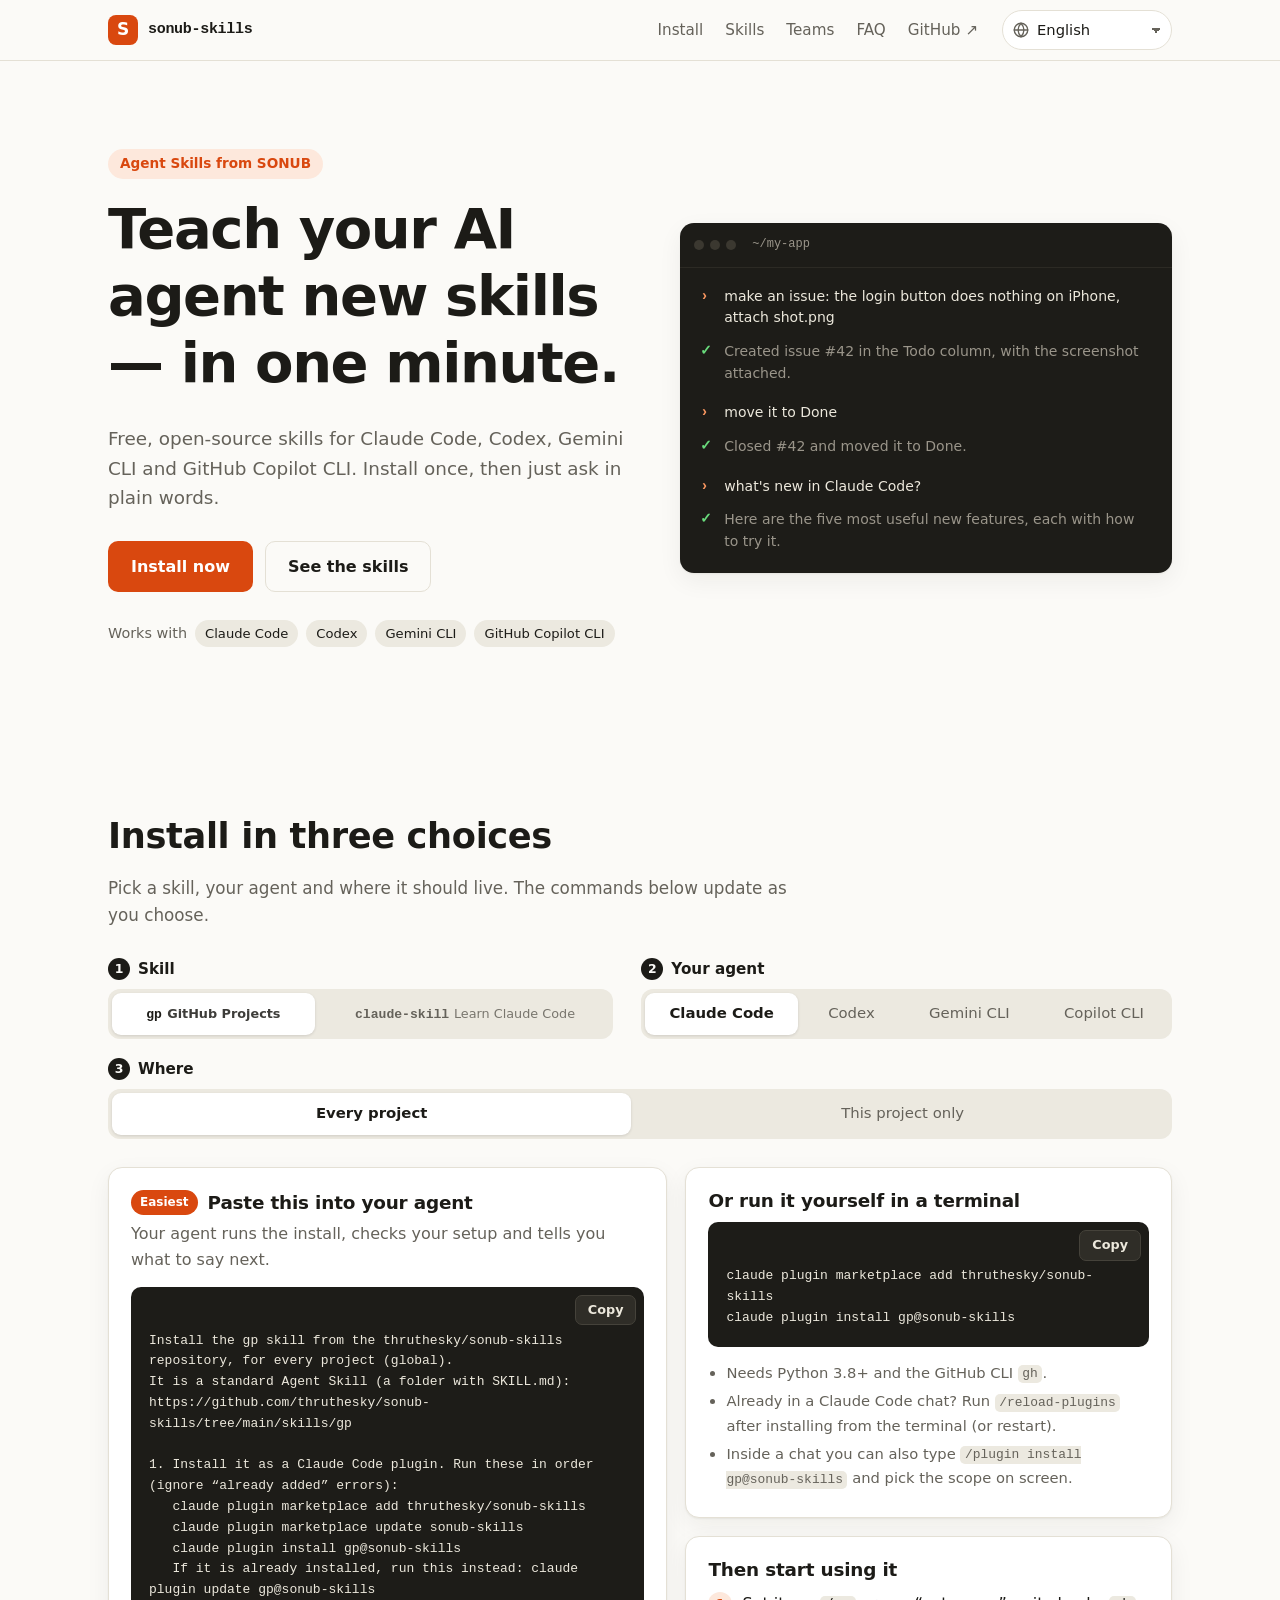
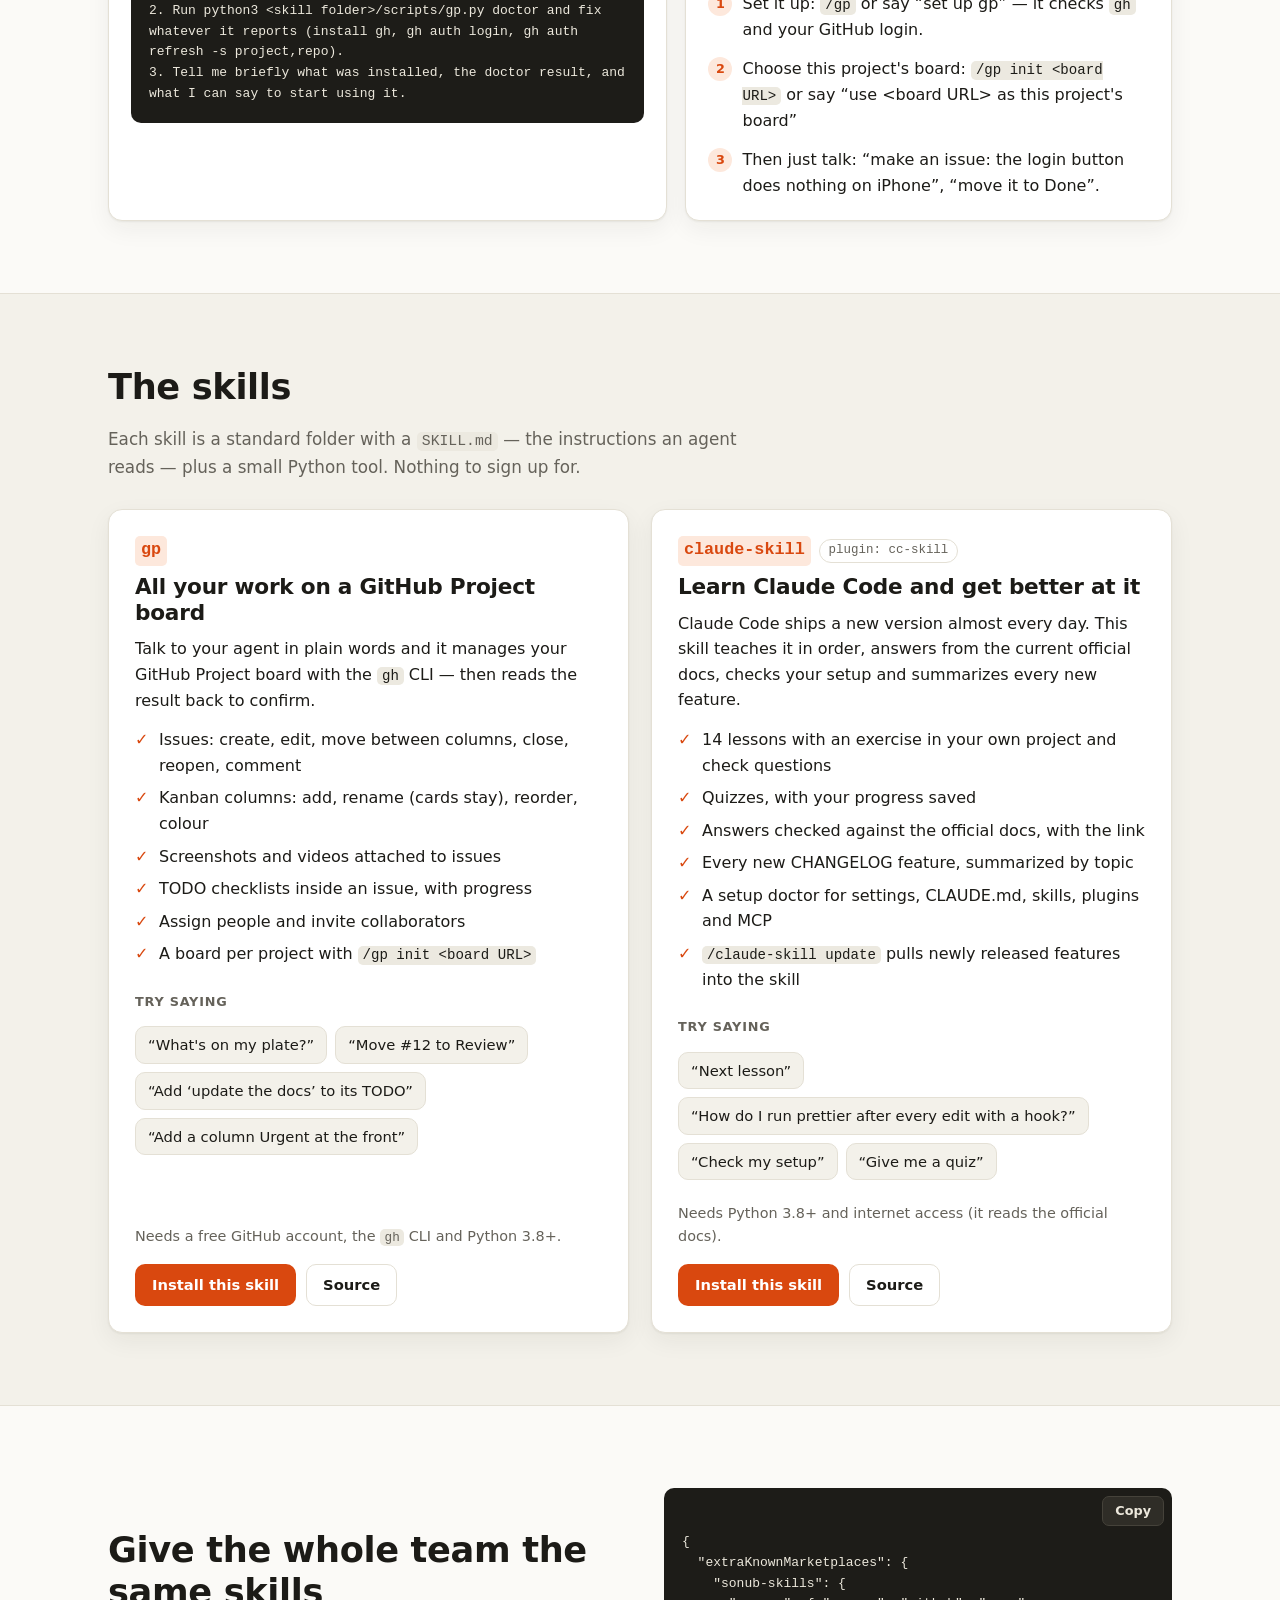
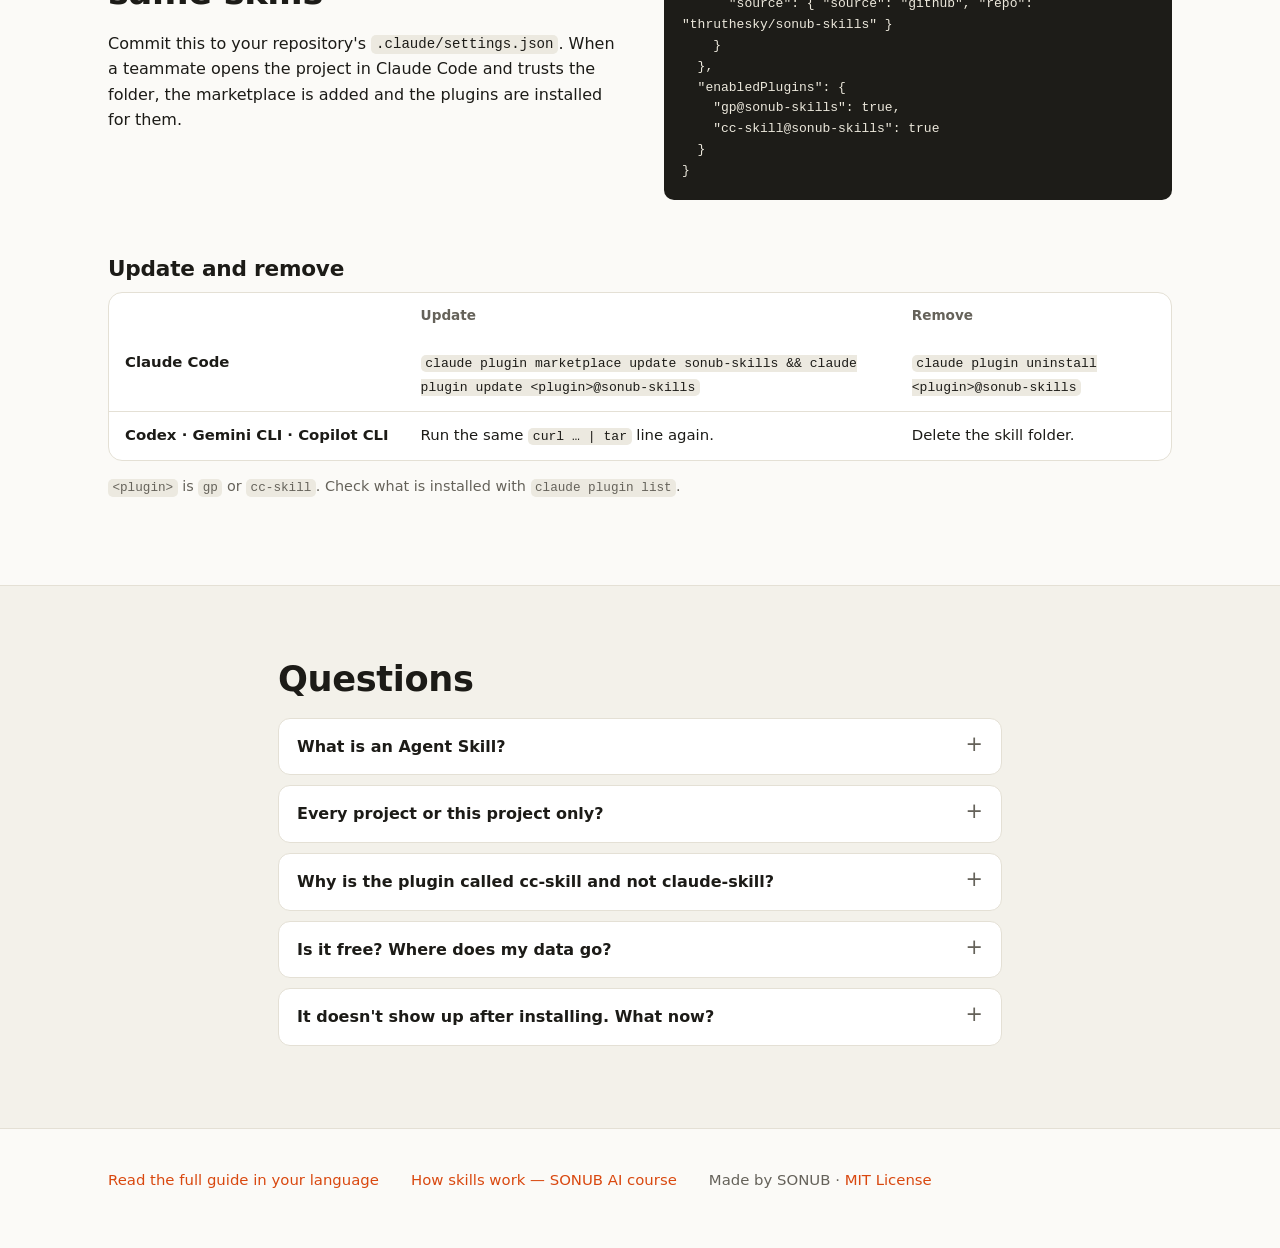
==== docs/index.html @ 24875048 "GitHub Pages 홈페이지 추가 — 17개 언어, 브라우저 언어 자동 선택, 설치 도우미 - docs/ 정적 사이트: 스킬·에이전트·설치 범위를 고르면 붙여 넣을 프롬프트와 " ====
<!doctype html>
<html lang="en" dir="ltr">
<head>
<meta charset="utf-8">
<meta name="viewport" content="width=device-width, initial-scale=1">
<title data-i18n="meta.title">sonub-skills — Agent Skills from SONUB</title>
<meta name="description" data-i18n-content="meta.desc" content="Free, open-source Agent Skills for Claude Code, Codex, Gemini CLI and GitHub Copilot CLI. Install in one minute, then just ask in plain words.">
<meta property="og:title" content="sonub-skills — Agent Skills from SONUB">
<meta property="og:description" content="Free, open-source Agent Skills for Claude Code, Codex, Gemini CLI and GitHub Copilot CLI.">
<meta property="og:type" content="website">
<meta property="og:url" content="https://thruthesky.github.io/sonub-skills/">
<meta name="theme-color" content="#fbfaf7" media="(prefers-color-scheme: light)">
<meta name="theme-color" content="#14130f" media="(prefers-color-scheme: dark)">
<link rel="canonical" href="https://thruthesky.github.io/sonub-skills/">
<link rel="alternate" hreflang="x-default" href="https://thruthesky.github.io/sonub-skills/">
<link rel="alternate" hreflang="en" href="https://thruthesky.github.io/sonub-skills/?lang=en">
<link rel="alternate" hreflang="ko" href="https://thruthesky.github.io/sonub-skills/?lang=ko">
<link rel="alternate" hreflang="zh" href="https://thruthesky.github.io/sonub-skills/?lang=zh">
<link rel="alternate" hreflang="ja" href="https://thruthesky.github.io/sonub-skills/?lang=ja">
<link rel="alternate" hreflang="es" href="https://thruthesky.github.io/sonub-skills/?lang=es">
<link rel="alternate" hreflang="pt" href="https://thruthesky.github.io/sonub-skills/?lang=pt">
<link rel="alternate" hreflang="fr" href="https://thruthesky.github.io/sonub-skills/?lang=fr">
<link rel="alternate" hreflang="de" href="https://thruthesky.github.io/sonub-skills/?lang=de">
<link rel="alternate" hreflang="ru" href="https://thruthesky.github.io/sonub-skills/?lang=ru">
<link rel="alternate" hreflang="vi" href="https://thruthesky.github.io/sonub-skills/?lang=vi">
<link rel="alternate" hreflang="id" href="https://thruthesky.github.io/sonub-skills/?lang=id">
<link rel="alternate" hreflang="th" href="https://thruthesky.github.io/sonub-skills/?lang=th">
<link rel="alternate" hreflang="tr" href="https://thruthesky.github.io/sonub-skills/?lang=tr">
<link rel="alternate" hreflang="hi" href="https://thruthesky.github.io/sonub-skills/?lang=hi">
<link rel="alternate" hreflang="bn" href="https://thruthesky.github.io/sonub-skills/?lang=bn">
<link rel="alternate" hreflang="ar" href="https://thruthesky.github.io/sonub-skills/?lang=ar">
<link rel="alternate" hreflang="ur" href="https://thruthesky.github.io/sonub-skills/?lang=ur">
<link rel="stylesheet" href="style.css">
<script>
  // Pick the language before first paint so the page does not flash English.
  (function () {
    var L = ['en','ko','zh','ja','es','pt','fr','de','ru','vi','id','th','tr','hi','bn','ar','ur'];
    var pick = null, q = new URLSearchParams(location.search).get('lang');
    if (q && L.indexOf(q) >= 0) pick = q;
    if (!pick) { try { var s = localStorage.getItem('sonub-skills.lang'); if (s && L.indexOf(s) >= 0) pick = s; } catch (e) {} }
    if (!pick) {
      var list = navigator.languages && navigator.languages.length ? navigator.languages : [navigator.language || 'en'];
      for (var i = 0; i < list.length && !pick; i++) {
        var c = String(list[i]).toLowerCase(), p = c.split('-')[0];
        if (p === 'in') p = 'id';
        if (L.indexOf(p) >= 0) pick = p;
      }
    }
    pick = pick || 'en';
    window.__LANG = pick;
    if (pick !== 'en') document.documentElement.classList.add('i18n-loading');
    document.documentElement.lang = pick;
    document.documentElement.dir = (pick === 'ar' || pick === 'ur') ? 'rtl' : 'ltr';
  })();
</script>
<script src="app.js" defer></script>
</head>
<body>

<header class="topbar">
  <div class="wrap topbar-in">
    <a class="brand" href="#top" aria-label="sonub-skills">
      <span class="brand-mark" aria-hidden="true">S</span>
      <span class="brand-name">sonub-skills</span>
    </a>
    <nav class="nav" aria-label="Main">
      <a href="#install" data-i18n="nav.install">Install</a>
      <a href="#skills" data-i18n="nav.skills">Skills</a>
      <a href="#team" data-i18n="nav.team">Teams</a>
      <a href="#faq" data-i18n="nav.faq">FAQ</a>
      <a href="https://github.com/thruthesky/sonub-skills" class="nav-gh">GitHub ↗</a>
    </nav>
    <label class="lang">
      <span class="lang-icon" aria-hidden="true">
        <svg viewBox="0 0 24 24" width="18" height="18" fill="none" stroke="currentColor" stroke-width="1.8" stroke-linecap="round"><circle cx="12" cy="12" r="9"/><path d="M3 12h18M12 3c2.6 2.8 3.9 5.8 3.9 9s-1.3 6.2-3.9 9c-2.6-2.8-3.9-5.8-3.9-9S9.4 5.8 12 3z"/></svg>
      </span>
      <span class="sr-only" data-i18n="lang.label">Language</span>
      <select id="lang-select" aria-label="Language"></select>
    </label>
  </div>
</header>

<main id="top">

<section class="hero">
  <div class="wrap hero-in">
    <div class="hero-text">
      <p class="eyebrow" data-i18n="hero.eyebrow">Agent Skills from SONUB</p>
      <h1 data-i18n="hero.title">Teach your AI agent new skills — in one minute.</h1>
      <p class="lead" data-i18n="hero.lead">Free, open-source skills for Claude Code, Codex, Gemini CLI and GitHub Copilot CLI. Install once, then just ask in plain words.</p>
      <div class="cta">
        <a class="btn btn-primary" href="#install" data-i18n="hero.ctaInstall">Install now</a>
        <a class="btn btn-ghost" href="#skills" data-i18n="hero.ctaSkills">See the skills</a>
      </div>
      <p class="works"><span data-i18n="hero.works">Works with</span>
        <span class="chip">Claude Code</span><span class="chip">Codex</span><span class="chip">Gemini CLI</span><span class="chip">GitHub Copilot CLI</span>
      </p>
    </div>
    <div class="demo" aria-hidden="true">
      <div class="demo-bar"><i></i><i></i><i></i><span>~/my-app</span></div>
      <div class="demo-body">
        <p class="say you"><b>›</b> <span data-i18n="demo.you1">make an issue: the login button does nothing on iPhone, attach shot.png</span></p>
        <p class="say ai"><b>✓</b> <span data-i18n="demo.ai1">Created issue #42 in the Todo column, with the screenshot attached.</span></p>
        <p class="say you"><b>›</b> <span data-i18n="demo.you2">move it to Done</span></p>
        <p class="say ai"><b>✓</b> <span data-i18n="demo.ai2">Closed #42 and moved it to Done.</span></p>
        <p class="say you"><b>›</b> <span data-i18n="demo.you3">what's new in Claude Code?</span></p>
        <p class="say ai"><b>✓</b> <span data-i18n="demo.ai3">Here are the five most useful new features, each with how to try it.</span></p>
      </div>
    </div>
  </div>
</section>

<section id="install" class="section">
  <div class="wrap">
    <h2 data-i18n="install.title">Install in three choices</h2>
    <p class="sub" data-i18n="install.sub">Pick a skill, your agent and where it should live. The commands below update as you choose.</p>

    <div class="pickers">
      <div class="picker">
        <p class="picker-label"><span class="num">1</span> <span data-i18n="install.pickSkill">Skill</span></p>
        <div class="seg" role="group" data-pick="skill">
          <button type="button" data-val="gp"><code>gp</code> <small data-i18n="install.skillGp">GitHub Projects</small></button>
          <button type="button" data-val="claude-skill"><code>claude-skill</code> <small data-i18n="install.skillCs">Learn Claude Code</small></button>
        </div>
      </div>
      <div class="picker">
        <p class="picker-label"><span class="num">2</span> <span data-i18n="install.pickAgent">Your agent</span></p>
        <div class="seg" role="group" data-pick="agent">
          <button type="button" data-val="claude">Claude Code</button>
          <button type="button" data-val="codex">Codex</button>
          <button type="button" data-val="gemini">Gemini CLI</button>
          <button type="button" data-val="copilot">Copilot CLI</button>
        </div>
      </div>
      <div class="picker">
        <p class="picker-label"><span class="num">3</span> <span data-i18n="install.pickScope">Where</span></p>
        <div class="seg" role="group" data-pick="scope">
          <button type="button" data-val="global" data-i18n="install.scopeGlobal">Every project</button>
          <button type="button" data-val="project" data-i18n="install.scopeProject">This project only</button>
        </div>
      </div>
    </div>

    <div class="result">
      <article class="card card-main">
        <div class="card-head">
          <span class="badge" data-i18n="install.easiest">Easiest</span>
          <h3 data-i18n="install.pasteTitle">Paste this into your agent</h3>
        </div>
        <p class="muted" data-i18n="install.pasteDesc">Your agent runs the install, checks your setup and tells you what to say next.</p>
        <div class="code"><button type="button" class="copy" data-copy="out-prompt" data-i18n="ui.copy">Copy</button><pre id="out-prompt"></pre></div>
      </article>

      <article class="card">
        <div class="card-head"><h3 data-i18n="install.termTitle">Or run it yourself in a terminal</h3></div>
        <div class="code"><button type="button" class="copy" data-copy="out-term" data-i18n="ui.copy">Copy</button><pre id="out-term"></pre></div>
        <ul class="notes" id="out-notes"></ul>
      </article>

      <article class="card">
        <div class="card-head"><h3 data-i18n="install.startTitle">Then start using it</h3></div>
        <ol class="start" id="out-start"></ol>
      </article>
    </div>
  </div>
</section>

<section id="skills" class="section section-alt">
  <div class="wrap">
    <h2 data-i18n="skills.title">The skills</h2>
    <p class="sub" data-i18n="skills.sub">Each skill is a standard folder with a <code>SKILL.md</code> — the instructions an agent reads — plus a small Python tool. Nothing to sign up for.</p>

    <div class="skills">
      <article class="skill" id="skill-gp">
        <header>
          <p class="skill-name"><code>gp</code></p>
          <h3 data-i18n="gp.tagline">All your work on a GitHub Project board</h3>
        </header>
        <p data-i18n="gp.desc">Talk to your agent in plain words and it manages your GitHub Project board with the <code>gh</code> CLI — then reads the result back to confirm.</p>
        <ul class="feat">
          <li data-i18n="gp.f1">Issues: create, edit, move between columns, close, reopen, comment</li>
          <li data-i18n="gp.f2">Kanban columns: add, rename (cards stay), reorder, colour</li>
          <li data-i18n="gp.f3">Screenshots and videos attached to issues</li>
          <li data-i18n="gp.f4">TODO checklists inside an issue, with progress</li>
          <li data-i18n="gp.f5">Assign people and invite collaborators</li>
          <li data-i18n="gp.f6">A board per project with <code>/gp init &lt;board URL&gt;</code></li>
        </ul>
        <p class="try-label" data-i18n="ui.trySaying">Try saying</p>
        <ul class="try">
          <li data-i18n="gp.t1">“What's on my plate?”</li>
          <li data-i18n="gp.t2">“Move #12 to Review”</li>
          <li data-i18n="gp.t3">“Add ‘update the docs’ to its TODO”</li>
          <li data-i18n="gp.t4">“Add a column Urgent at the front”</li>
        </ul>
        <p class="req" data-i18n="gp.req">Needs a free GitHub account, the <code>gh</code> CLI and Python 3.8+.</p>
        <div class="skill-actions">
          <button type="button" class="btn btn-primary btn-sm" data-install="gp" data-i18n="ui.installThis">Install this skill</button>
          <a class="btn btn-ghost btn-sm" href="https://github.com/thruthesky/sonub-skills/tree/main/skills/gp" data-i18n="ui.source">Source</a>
        </div>
      </article>

      <article class="skill" id="skill-claude-skill">
        <header>
          <p class="skill-name"><code>claude-skill</code> <span class="tag" data-i18n="cs.plugin">plugin: cc-skill</span></p>
          <h3 data-i18n="cs.tagline">Learn Claude Code and get better at it</h3>
        </header>
        <p data-i18n="cs.desc">Claude Code ships a new version almost every day. This skill teaches it in order, answers from the current official docs, checks your setup and summarizes every new feature.</p>
        <ul class="feat">
          <li data-i18n="cs.f1">14 lessons with an exercise in your own project and check questions</li>
          <li data-i18n="cs.f2">Quizzes, with your progress saved</li>
          <li data-i18n="cs.f3">Answers checked against the official docs, with the link</li>
          <li data-i18n="cs.f4">Every new CHANGELOG feature, summarized by topic</li>
          <li data-i18n="cs.f5">A setup doctor for settings, CLAUDE.md, skills, plugins and MCP</li>
          <li data-i18n="cs.f6"><code>/claude-skill update</code> pulls newly released features into the skill</li>
        </ul>
        <p class="try-label" data-i18n="ui.trySaying">Try saying</p>
        <ul class="try">
          <li data-i18n="cs.t1">“Next lesson”</li>
          <li data-i18n="cs.t2">“How do I run prettier after every edit with a hook?”</li>
          <li data-i18n="cs.t3">“Check my setup”</li>
          <li data-i18n="cs.t4">“Give me a quiz”</li>
        </ul>
        <p class="req" data-i18n="cs.req">Needs Python 3.8+ and internet access (it reads the official docs).</p>
        <div class="skill-actions">
          <button type="button" class="btn btn-primary btn-sm" data-install="claude-skill" data-i18n="ui.installThis">Install this skill</button>
          <a class="btn btn-ghost btn-sm" href="https://github.com/thruthesky/sonub-skills/tree/main/skills/claude-skill" data-i18n="ui.source">Source</a>
        </div>
      </article>
    </div>
  </div>
</section>

<section id="team" class="section">
  <div class="wrap two">
    <div>
      <h2 data-i18n="team.title">Give the whole team the same skills</h2>
      <p data-i18n="team.desc">Commit this to your repository's <code>.claude/settings.json</code>. When a teammate opens the project in Claude Code and trusts the folder, the marketplace is added and the plugins are installed for them.</p>
    </div>
    <div class="code"><button type="button" class="copy" data-copy="out-team" data-i18n="ui.copy">Copy</button><pre id="out-team">{
  "extraKnownMarketplaces": {
    "sonub-skills": {
      "source": { "source": "github", "repo": "thruthesky/sonub-skills" }
    }
  },
  "enabledPlugins": {
    "gp@sonub-skills": true,
    "cc-skill@sonub-skills": true
  }
}</pre></div>
  </div>

  <div class="wrap">
    <h3 class="h3-sep" data-i18n="upd.title">Update and remove</h3>
    <div class="table-scroll">
      <table class="tbl">
        <thead><tr><th></th><th data-i18n="upd.update">Update</th><th data-i18n="upd.remove">Remove</th></tr></thead>
        <tbody>
          <tr><th>Claude Code</th>
            <td><code>claude plugin marketplace update sonub-skills &amp;&amp; claude plugin update &lt;plugin&gt;@sonub-skills</code></td>
            <td><code>claude plugin uninstall &lt;plugin&gt;@sonub-skills</code></td></tr>
          <tr><th>Codex · Gemini CLI · Copilot CLI</th>
            <td data-i18n="upd.otherUpdate">Run the same <code>curl … | tar</code> line again.</td>
            <td data-i18n="upd.otherRemove">Delete the skill folder.</td></tr>
        </tbody>
      </table>
    </div>
    <p class="muted small" data-i18n="upd.note"><code>&lt;plugin&gt;</code> is <code>gp</code> or <code>cc-skill</code>. Check what is installed with <code>claude plugin list</code>.</p>
  </div>
</section>

<section id="faq" class="section section-alt">
  <div class="wrap narrow">
    <h2 data-i18n="faq.title">Questions</h2>
    <details>
      <summary data-i18n="faq.q1">What is an Agent Skill?</summary>
      <p data-i18n="faq.a1">A folder with a <code>SKILL.md</code> file that tells an AI agent when and how to do a task, plus the scripts and notes it needs. It is an open standard (<a href="https://agentskills.io">agentskills.io</a>), so the same folder works in many agents.</p>
    </details>
    <details>
      <summary data-i18n="faq.q2">Every project or this project only?</summary>
      <p data-i18n="faq.a2">“Every project” installs the skill once for all projects on your computer. “This project only” keeps it inside one repository; with the Claude Code plugin it is written to <code>.claude/settings.json</code>, so teammates get it too.</p>
    </details>
    <details>
      <summary data-i18n="faq.q3">Why is the plugin called cc-skill and not claude-skill?</summary>
      <p data-i18n="faq.a3">Claude Code reserves plugin names that start with <code>claude-</code> for Anthropic. The plugin is <code>cc-skill</code>; the skill inside keeps its name, so you still type <code>/claude-skill</code>.</p>
    </details>
    <details>
      <summary data-i18n="faq.q4">Is it free? Where does my data go?</summary>
      <p data-i18n="faq.a4">Free and MIT-licensed. The skills run on your computer with your own tools: <code>gp</code> talks only to GitHub through your <code>gh</code> login, and <code>claude-skill</code> reads the public Claude Code docs and CHANGELOG.</p>
    </details>
    <details>
      <summary data-i18n="faq.q5">It doesn't show up after installing. What now?</summary>
      <p data-i18n="faq.a5">In Claude Code, run <code>/reload-plugins</code> in the open chat or start a new one. In other agents, start a new session so the skill folder is read again. You can also just ask your agent: “is the gp skill installed?”</p>
    </details>
  </div>
</section>

</main>

<footer class="footer">
  <div class="wrap footer-in">
    <p><a id="readme-link" href="https://github.com/thruthesky/sonub-skills/blob/main/README.en.md" data-i18n="foot.readme">Read the full guide in your language</a></p>
    <p><a href="https://sonub.com/learn/ai#agent-skill" data-i18n="foot.course">How skills work — SONUB AI course</a></p>
    <p class="muted"><span data-i18n="foot.made">Made by SONUB</span> · <a href="https://github.com/thruthesky/sonub-skills/blob/main/LICENSE">MIT License</a></p>
  </div>
</footer>

<!-- Strings the script puts together (install prompt, commands, notes). Translated like the rest. -->
<div id="strings" hidden>
  <span data-i18n="ui.copied">Copied!</span>
  <span data-i18n="prompt.intro">Install the {skill} skill from the thruthesky/sonub-skills repository, {scope}.</span>
  <span data-i18n="prompt.scopeGlobal">for every project (global)</span>
  <span data-i18n="prompt.scopeProject">for this project only</span>
  <span data-i18n="prompt.what">It is a standard Agent Skill (a folder with SKILL.md): {url}</span>
  <span data-i18n="prompt.plugin">Install it as a Claude Code plugin. Run these in order (ignore “already added” errors):</span>
  <span data-i18n="prompt.already">If it is already installed, run this instead: {cmd}</span>
  <span data-i18n="prompt.folder">Download the skill folder into {dir}:</span>
  <span data-i18n="prompt.doctor">Run {cmd} and fix whatever it reports.</span>
  <span data-i18n="prompt.doctorGp">Run {cmd} and fix whatever it reports (install gh, gh auth login, gh auth refresh -s project,repo).</span>
  <span data-i18n="prompt.report">Tell me briefly what was installed, the doctor result, and what I can say to start using it.</span>
  <span data-i18n="prompt.skillFolder">&lt;skill folder&gt;</span>
  <span data-i18n="note.reload">Already in a Claude Code chat? Run <code>/reload-plugins</code> after installing from the terminal (or restart).</span>
  <span data-i18n="note.inChat">Inside a chat you can also type <code>/plugin install {plugin}@sonub-skills</code> and pick the scope on screen.</span>
  <span data-i18n="note.project">Run it inside your project folder.</span>
  <span data-i18n="note.teamShared">With <code>--scope project</code> it is written to <code>.claude/settings.json</code> — commit it and teammates get the skill too.</span>
  <span data-i18n="note.folderUpdate">Run the same line again to update. Delete <code>{path}</code> to remove.</span>
  <span data-i18n="note.newSession">Start a new session of your agent so it reads the new skill.</span>
  <span data-i18n="note.reqGp">Needs Python 3.8+ and the GitHub CLI <code>gh</code>.</span>
  <span data-i18n="note.reqCs">Needs Python 3.8+ and internet access.</span>
  <span data-i18n="start.gp1">Set it up: {cmd} — it checks <code>gh</code> and your GitHub login.</span>
  <span data-i18n="start.gp2">Choose this project's board: {cmd}</span>
  <span data-i18n="start.gp3">Then just talk: “make an issue: the login button does nothing on iPhone”, “move it to Done”.</span>
  <span data-i18n="start.cs1">Start studying: {cmd}</span>
  <span data-i18n="start.cs2">Check your setup: {cmd}</span>
  <span data-i18n="start.cs3">See what's new: {cmd}</span>
  <span data-i18n="say.gpSetup">“set up gp”</span>
  <span data-i18n="say.gpInit">“use &lt;board URL&gt; as this project's board”</span>
  <span data-i18n="say.csStart">“let's study Claude Code”</span>
  <span data-i18n="say.csDoctor">“check my Claude Code setup”</span>
  <span data-i18n="say.csNew">“what's new in Claude Code?”</span>
  <span data-i18n="say.or">or say</span>
</div>

</body>
</html>
---- docs/style.css ----
:root {
  --bg: #fbfaf7;
  --bg-alt: #f3f1ea;
  --surface: #ffffff;
  --text: #1c1b17;
  --muted: #65625a;
  --line: #e4e0d5;
  --accent: #d9480f;
  --accent-ink: #ffffff;
  --accent-soft: #fde8dc;
  --code-bg: #1d1c18;
  --code-text: #ece8dc;
  --code-dim: #9a958a;
  --chip: #ece9e0;
  --shadow: 0 1px 2px rgba(28, 27, 23, .06), 0 8px 24px rgba(28, 27, 23, .06);
  --radius: 14px;
  --font: ui-sans-serif, system-ui, -apple-system, "Segoe UI", Roboto, "Noto Sans", "Helvetica Neue", Arial,
    "Apple SD Gothic Neo", "Malgun Gothic", "PingFang SC", "Hiragino Sans", "Microsoft YaHei",
    "Noto Sans Thai", "Noto Sans Devanagari", "Noto Sans Bengali", "Noto Naskh Arabic", "Noto Nastaliq Urdu", sans-serif;
  --mono: ui-monospace, SFMono-Regular, Menlo, Consolas, "Liberation Mono", monospace;
  color-scheme: light;
}

@media (prefers-color-scheme: dark) {
  :root:not([data-theme="light"]) {
    --bg: #14130f;
    --bg-alt: #1b1a15;
    --surface: #211f1a;
    --text: #efebe0;
    --muted: #a7a295;
    --line: #34312a;
    --accent: #ff7a3d;
    --accent-ink: #1a0d05;
    --accent-soft: #3a2116;
    --code-bg: #0d0c0a;
    --code-text: #ece8dc;
    --code-dim: #8a857a;
    --chip: #2b2922;
    --shadow: 0 1px 2px rgba(0, 0, 0, .3), 0 8px 24px rgba(0, 0, 0, .25);
    color-scheme: dark;
  }
}
:root[data-theme="dark"] {
  --bg: #14130f; --bg-alt: #1b1a15; --surface: #211f1a; --text: #efebe0; --muted: #a7a295; --line: #34312a;
  --accent: #ff7a3d; --accent-ink: #1a0d05; --accent-soft: #3a2116; --code-bg: #0d0c0a; --code-text: #ece8dc;
  --code-dim: #8a857a; --chip: #2b2922; --shadow: 0 1px 2px rgba(0,0,0,.3), 0 8px 24px rgba(0,0,0,.25);
  color-scheme: dark;
}

* { box-sizing: border-box; }
html { scroll-behavior: smooth; scroll-padding-top: 76px; -webkit-text-size-adjust: 100%; }
html.i18n-loading body { visibility: hidden; }
body {
  margin: 0; background: var(--bg); color: var(--text); font-family: var(--font);
  font-size: 16px; line-height: 1.6; overflow-x: hidden;
}
:lang(th), :lang(hi), :lang(bn) { line-height: 1.75; }
:lang(ur) { line-height: 2; }
:lang(ko) { word-break: keep-all; }
a { color: var(--accent); text-decoration: none; }
a:hover { text-decoration: underline; }
code { font-family: var(--mono); font-size: .88em; background: var(--chip); padding: .1em .35em; border-radius: 5px; overflow-wrap: anywhere;
  direction: ltr; unicode-bidi: isolate; }
h1, h2, h3 { line-height: 1.2; margin: 0 0 .5em; letter-spacing: -.01em; }
h2 { font-size: clamp(1.6rem, 3.5vw, 2.2rem); }
h3 { font-size: 1.15rem; }
.sr-only { position: absolute; width: 1px; height: 1px; overflow: hidden; clip: rect(0 0 0 0); white-space: nowrap; }
.wrap { max-width: 1120px; margin: 0 auto; padding: 0 16px; }
@media (min-width: 720px) { .wrap { padding: 0 28px; } }
.narrow { max-width: 780px; }
.muted { color: var(--muted); }
.small { font-size: .9rem; }
.sub { color: var(--muted); max-width: 680px; margin: 0 0 28px; font-size: 1.05rem; }

/* top bar */
.topbar { position: sticky; top: 0; z-index: 10; background: color-mix(in srgb, var(--bg) 88%, transparent);
  backdrop-filter: saturate(1.4) blur(10px); -webkit-backdrop-filter: saturate(1.4) blur(10px); border-bottom: 1px solid var(--line); }
.topbar-in { display: flex; align-items: center; gap: 16px; height: 60px; }
.brand { display: flex; align-items: center; gap: 10px; color: var(--text); font-weight: 700; }
.brand:hover { text-decoration: none; }
.brand-mark { display: grid; place-items: center; width: 30px; height: 30px; border-radius: 8px;
  background: var(--accent); color: var(--accent-ink); font-weight: 800; font-size: 17px; }
.brand-name { font-family: var(--mono); font-size: 15px; letter-spacing: -.02em; }
.nav { display: none; gap: 22px; margin-inline-start: auto; font-size: .95rem; }
.nav a { color: var(--muted); }
.nav a:hover { color: var(--text); text-decoration: none; }
@media (min-width: 860px) { .nav { display: flex; } }
.lang { position: relative; display: flex; align-items: center; margin-inline-start: auto; }
@media (min-width: 860px) { .lang { margin-inline-start: 8px; } }
.lang-icon { position: absolute; inset-inline-start: 10px; color: var(--muted); display: flex; pointer-events: none; }
.lang select {
  appearance: none; -webkit-appearance: none; font: inherit; font-size: .92rem; color: var(--text);
  background: var(--surface); border: 1px solid var(--line); border-radius: 999px;
  padding: 7px 30px 7px 34px; cursor: pointer; max-width: 170px;
  background-image: linear-gradient(45deg, transparent 50%, var(--muted) 50%), linear-gradient(135deg, var(--muted) 50%, transparent 50%);
  background-position: calc(100% - 15px) 52%, calc(100% - 10px) 52%; background-size: 5px 5px; background-repeat: no-repeat;
}
[dir="rtl"] .lang select { padding: 7px 34px 7px 30px; background-position: 15px 52%, 10px 52%; }
.lang select:focus-visible, .btn:focus-visible, .seg button:focus-visible, .copy:focus-visible, summary:focus-visible {
  outline: 2px solid var(--accent); outline-offset: 2px; }

/* hero */
.hero { padding: 56px 0 64px; }
.hero-in { display: grid; gap: 40px; align-items: center; }
@media (min-width: 960px) { .hero-in { grid-template-columns: 1.05fr 1fr; gap: 56px; } .hero { padding: 88px 0 96px; } }
.eyebrow { display: inline-block; margin: 0 0 16px; font-size: .85rem; font-weight: 600; color: var(--accent);
  background: var(--accent-soft); padding: 4px 12px; border-radius: 999px; }
.hero h1 { font-size: clamp(2.1rem, 5.4vw, 3.5rem); font-weight: 800; letter-spacing: -.025em; }
:lang(th) .hero h1, :lang(hi) .hero h1, :lang(bn) .hero h1, :lang(ur) .hero h1, :lang(ar) .hero h1 { letter-spacing: 0; line-height: 1.35; }
.lead { font-size: 1.15rem; color: var(--muted); max-width: 560px; margin: 0 0 28px; }
.cta { display: flex; flex-wrap: wrap; gap: 12px; margin-bottom: 28px; }
.btn { display: inline-flex; align-items: center; justify-content: center; gap: 8px; font: inherit; font-weight: 600;
  padding: 12px 22px; border-radius: 10px; border: 1px solid transparent; cursor: pointer; transition: transform .15s, background .15s; }
.btn:hover { text-decoration: none; transform: translateY(-1px); }
.btn-primary { background: var(--accent); color: var(--accent-ink); }
.btn-ghost { background: transparent; color: var(--text); border-color: var(--line); }
.btn-ghost:hover { background: var(--surface); }
.btn-sm { padding: 8px 16px; font-size: .92rem; }
.works { display: flex; flex-wrap: wrap; align-items: center; gap: 8px; color: var(--muted); font-size: .9rem; margin: 0; }
.chip { background: var(--chip); color: var(--text); padding: 3px 10px; border-radius: 999px; font-size: .82rem; }

.demo { background: var(--code-bg); border-radius: var(--radius); box-shadow: var(--shadow); overflow: hidden; min-width: 0; }
.demo-bar { display: flex; align-items: center; gap: 6px; padding: 12px 14px; border-bottom: 1px solid #2c2a24; }
.demo-bar i { width: 10px; height: 10px; border-radius: 50%; background: #3b3830; }
.demo-bar span { margin-inline-start: 10px; font-family: var(--mono); font-size: 12px; color: var(--code-dim); direction: ltr; }
.demo-body { padding: 18px 20px 20px; font-family: var(--mono); font-size: 14px; color: var(--code-text); }
.say { margin: 0 0 12px; display: flex; gap: 10px; line-height: 1.55; }
.say span { font-family: var(--font); }
.say b { flex: none; width: 1em; }
.say.you b { color: #ff9a62; }
.say.ai { color: var(--code-dim); margin-bottom: 18px; }
.say.ai b { color: #69db7c; }
.say:last-child { margin-bottom: 0; }

/* sections */
.section { padding: 72px 0; }
.section-alt { background: var(--bg-alt); border-top: 1px solid var(--line); border-bottom: 1px solid var(--line); }

/* pickers */
.pickers { display: flex; flex-wrap: wrap; gap: 18px 28px; margin-bottom: 28px; }
.picker { flex: 1 1 auto; min-width: 0; }
.picker-label { margin: 0 0 8px; font-weight: 600; font-size: .95rem; display: flex; align-items: center; gap: 8px; }
.num { display: inline-grid; place-items: center; width: 22px; height: 22px; border-radius: 50%; background: var(--text); color: var(--bg); font-size: .78rem; font-weight: 700; }
.seg { display: flex; flex-wrap: wrap; gap: 6px; background: var(--chip); padding: 4px; border-radius: 12px; }
.seg button { flex: 1 1 auto; font: inherit; font-size: .93rem; border: 0; background: transparent; color: var(--muted);
  padding: 9px 14px; border-radius: 9px; cursor: pointer; white-space: nowrap; }
.seg button code { background: transparent; padding: 0; color: inherit; font-weight: 600; }
.seg button small { font-size: .8rem; opacity: .85; }
.seg button[aria-pressed="true"] { background: var(--surface); color: var(--text); box-shadow: 0 1px 3px rgba(0,0,0,.12); font-weight: 600; }

/* result cards */
.result { display: grid; gap: 18px; }
@media (min-width: 960px) { .result { grid-template-columns: 1.15fr 1fr; } .card-main { grid-row: span 2; } }
.card { background: var(--surface); border: 1px solid var(--line); border-radius: var(--radius); padding: 22px; box-shadow: var(--shadow); min-width: 0; }
.card-head { display: flex; align-items: center; flex-wrap: wrap; gap: 10px; margin-bottom: 6px; }
.card-head h3 { margin: 0; }
.card > .muted { margin: 0 0 14px; }
.badge { background: var(--accent); color: var(--accent-ink); font-size: .75rem; font-weight: 700; padding: 3px 9px; border-radius: 999px; }
.code { position: relative; background: var(--code-bg); border-radius: 10px; margin-top: 10px; min-width: 0; }
.code pre { margin: 0; padding: 18px 18px 18px; padding-top: 44px; color: var(--code-text); font-family: var(--mono); font-size: 13px; line-height: 1.6;
  white-space: pre-wrap; overflow-wrap: anywhere; direction: ltr; text-align: start; unicode-bidi: plaintext; }
#out-prompt { max-height: 460px; overflow: auto; }
.copy { position: absolute; top: 8px; inset-inline-end: 8px; font: inherit; font-size: .8rem; font-weight: 600; color: var(--code-text);
  background: #2f2d27; border: 1px solid #45423a; border-radius: 7px; padding: 4px 12px; cursor: pointer; }
.copy:hover { background: #3a3830; }
.copy.done { background: #2b8a3e; border-color: #2b8a3e; color: #fff; }
.notes { margin: 14px 0 0; padding-inline-start: 18px; color: var(--muted); font-size: .92rem; }
.notes li { margin-bottom: 4px; }
.start { margin: 10px 0 0; padding: 0; list-style: none; counter-reset: s; }
.start li { counter-increment: s; position: relative; padding-inline-start: 34px; margin-bottom: 14px; }
.start li::before { content: counter(s); position: absolute; inset-inline-start: 0; top: 1px; width: 24px; height: 24px; border-radius: 50%;
  background: var(--accent-soft); color: var(--accent); font-weight: 700; font-size: .8rem; display: grid; place-items: center; }
.start li:last-child { margin-bottom: 0; }

/* skills */
.skills { display: grid; gap: 22px; }
@media (min-width: 900px) { .skills { grid-template-columns: 1fr 1fr; } }
.skill { background: var(--surface); border: 1px solid var(--line); border-radius: var(--radius); padding: 26px; box-shadow: var(--shadow); display: flex; flex-direction: column; min-width: 0; }
.skill-name { margin: 0 0 8px; display: flex; align-items: center; flex-wrap: wrap; gap: 8px; }
.skill-name code { font-size: 1.05rem; font-weight: 700; background: var(--accent-soft); color: var(--accent); }
.tag { font-size: .78rem; color: var(--muted); border: 1px solid var(--line); border-radius: 999px; padding: 1px 9px; font-family: var(--mono); }
.skill h3 { font-size: 1.35rem; }
.skill > p { margin: 0 0 14px; }
.feat { margin: 0 0 18px; padding: 0; list-style: none; }
.feat li { position: relative; padding-inline-start: 24px; margin-bottom: 7px; }
.feat li::before { content: "✓"; position: absolute; inset-inline-start: 0; color: var(--accent); font-weight: 700; }
.try-label { margin: 0 0 8px; font-size: .8rem; font-weight: 700; text-transform: uppercase; letter-spacing: .06em; color: var(--muted); }
.try { display: flex; flex-wrap: wrap; gap: 8px; margin: 0 0 18px; padding: 0; list-style: none; }
.try li { background: var(--bg-alt); border: 1px solid var(--line); border-radius: 10px; padding: 6px 12px; font-size: .92rem; }
.req { color: var(--muted); font-size: .9rem; margin: auto 0 16px !important; padding-top: 4px; }
.skill-actions { display: flex; flex-wrap: wrap; gap: 10px; }

/* team + update */
.two { display: grid; gap: 24px; align-items: center; }
@media (min-width: 900px) { .two { grid-template-columns: 1fr 1fr; gap: 48px; } }
.two .code pre { padding-top: 44px; }
.h3-sep { margin-top: 56px; font-size: 1.35rem; }
.table-scroll { overflow-x: auto; border: 1px solid var(--line); border-radius: var(--radius); background: var(--surface); }
.tbl { width: 100%; border-collapse: collapse; font-size: .93rem; }
.tbl th, .tbl td { text-align: start; padding: 12px 16px; border-bottom: 1px solid var(--line); vertical-align: top; }
.tbl tr:last-child th, .tbl tr:last-child td { border-bottom: 0; }
.tbl thead th { color: var(--muted); font-weight: 600; font-size: .85rem; }
.tbl tbody th { white-space: nowrap; font-weight: 600; }
@media (max-width: 640px) {
  .tbl thead { display: none; }
  .tbl tr { display: block; border-bottom: 1px solid var(--line); padding: 8px 0; }
  .tbl tr:last-child { border-bottom: 0; }
  .tbl th, .tbl td { display: block; border: 0; padding: 4px 14px; }
  .tbl tbody th { white-space: normal; }
}

/* faq */
details { background: var(--surface); border: 1px solid var(--line); border-radius: 12px; padding: 0 18px; margin-bottom: 10px; }
summary { cursor: pointer; font-weight: 600; padding: 15px 0; list-style: none; display: flex; justify-content: space-between; gap: 12px; }
summary::-webkit-details-marker { display: none; }
summary::after { content: "+"; color: var(--muted); font-weight: 400; font-size: 1.3rem; line-height: 1; }
details[open] summary::after { content: "−"; }
details p { margin: 0 0 16px; color: var(--muted); }

/* footer */
.footer { padding: 40px 0 56px; }
.footer-in { display: flex; flex-wrap: wrap; gap: 10px 32px; font-size: .93rem; }
.footer-in p { margin: 0; }
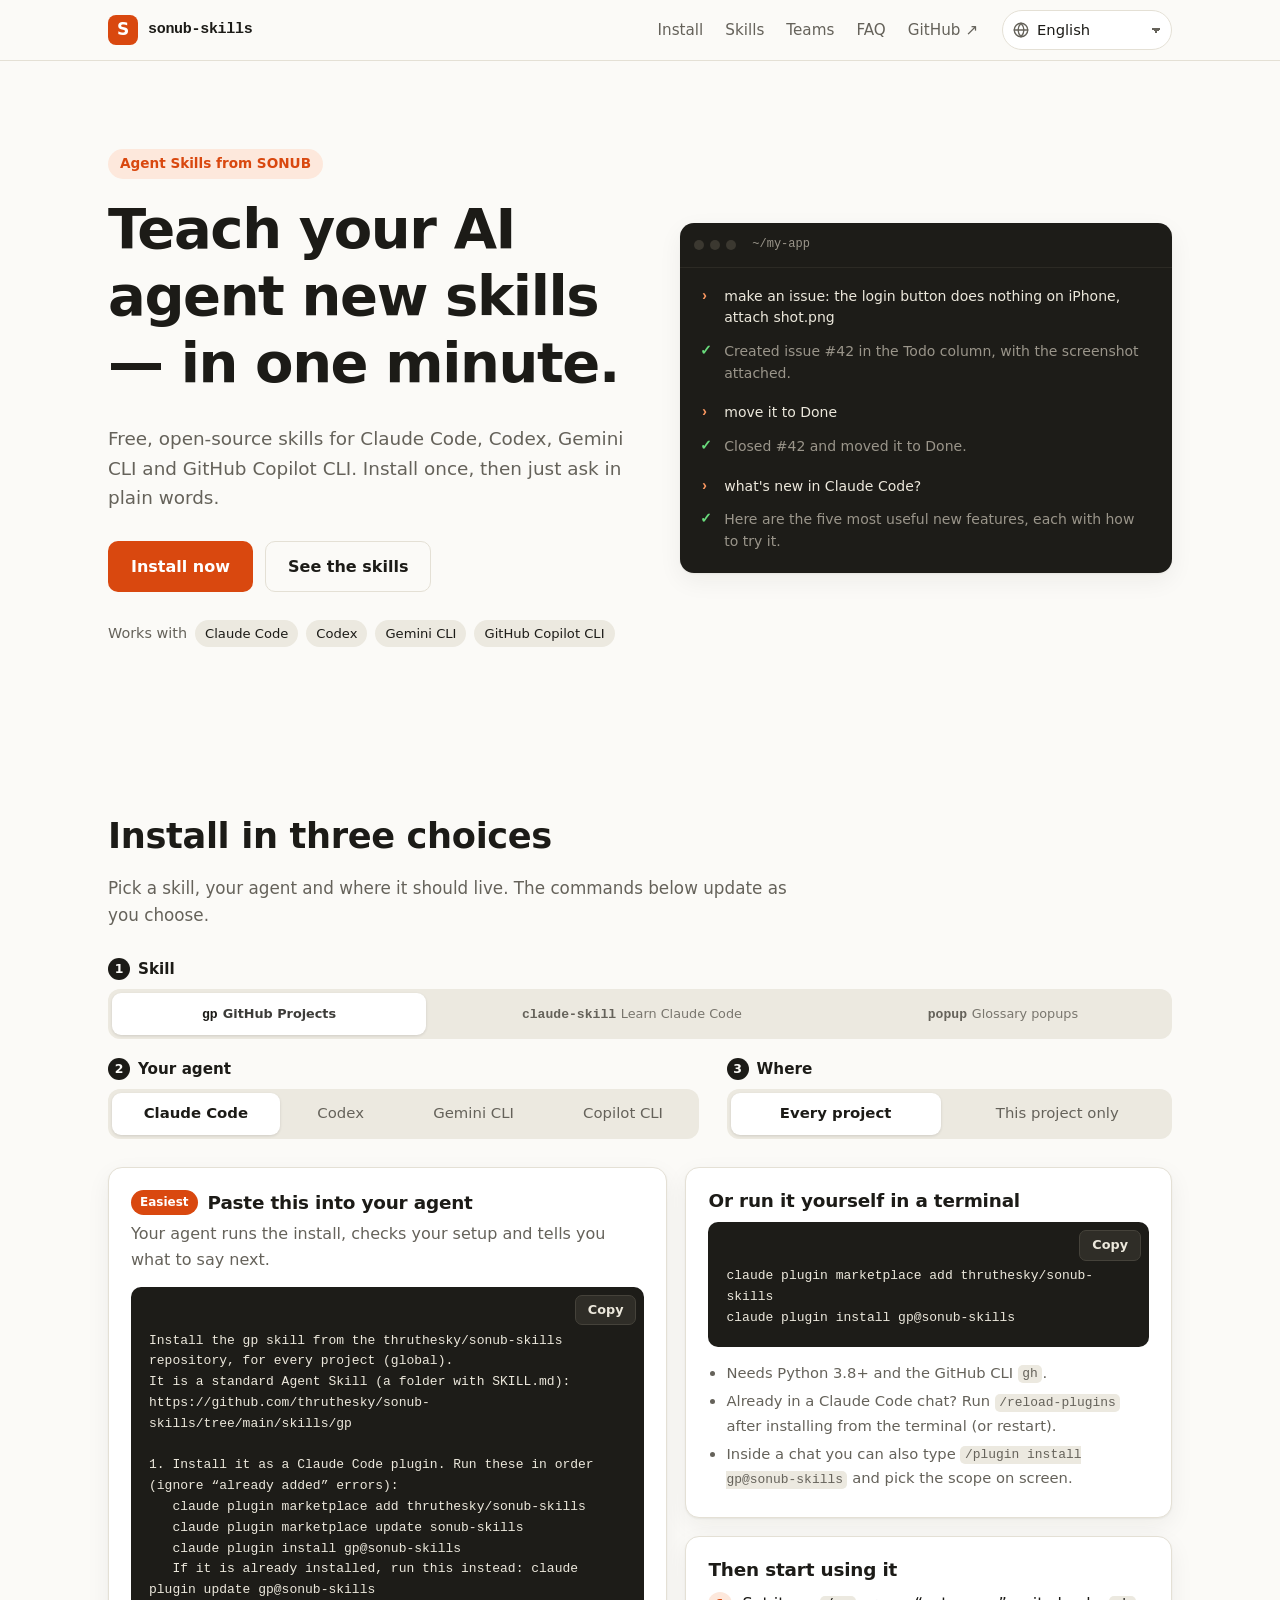
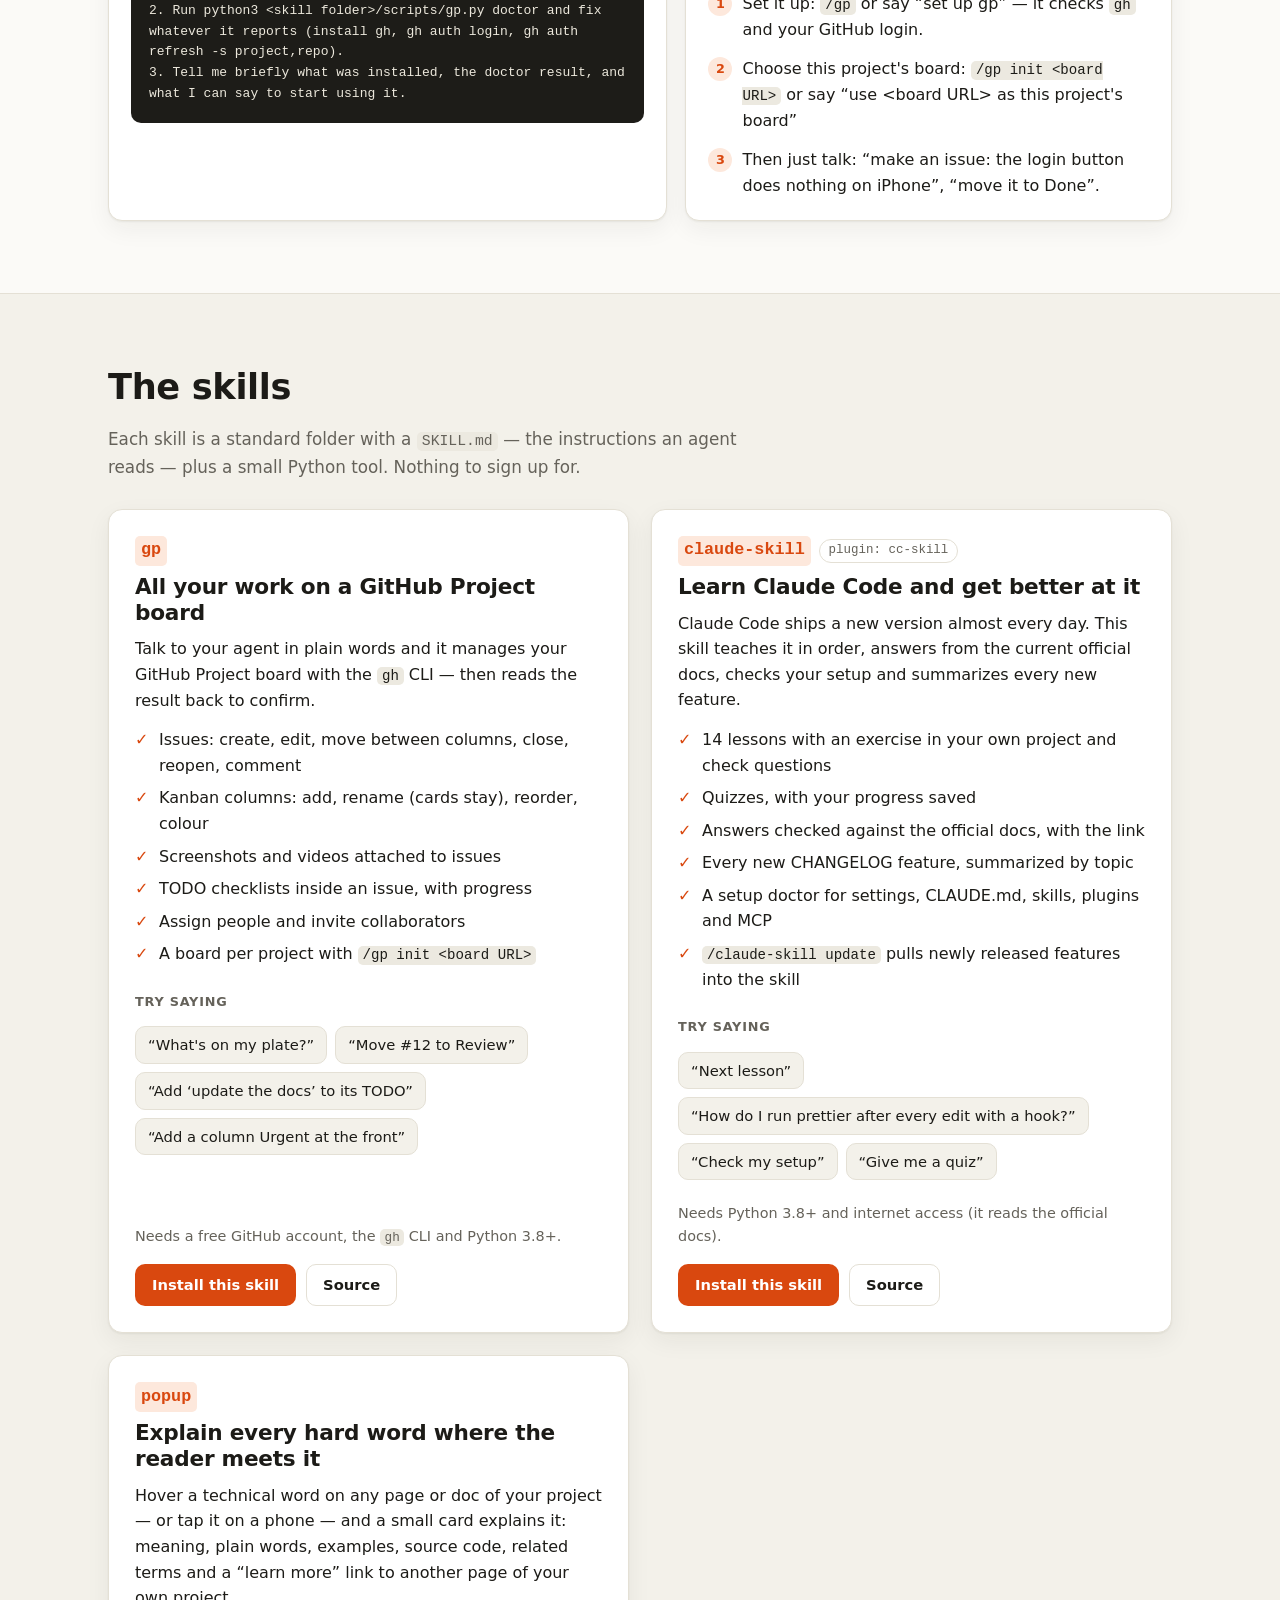
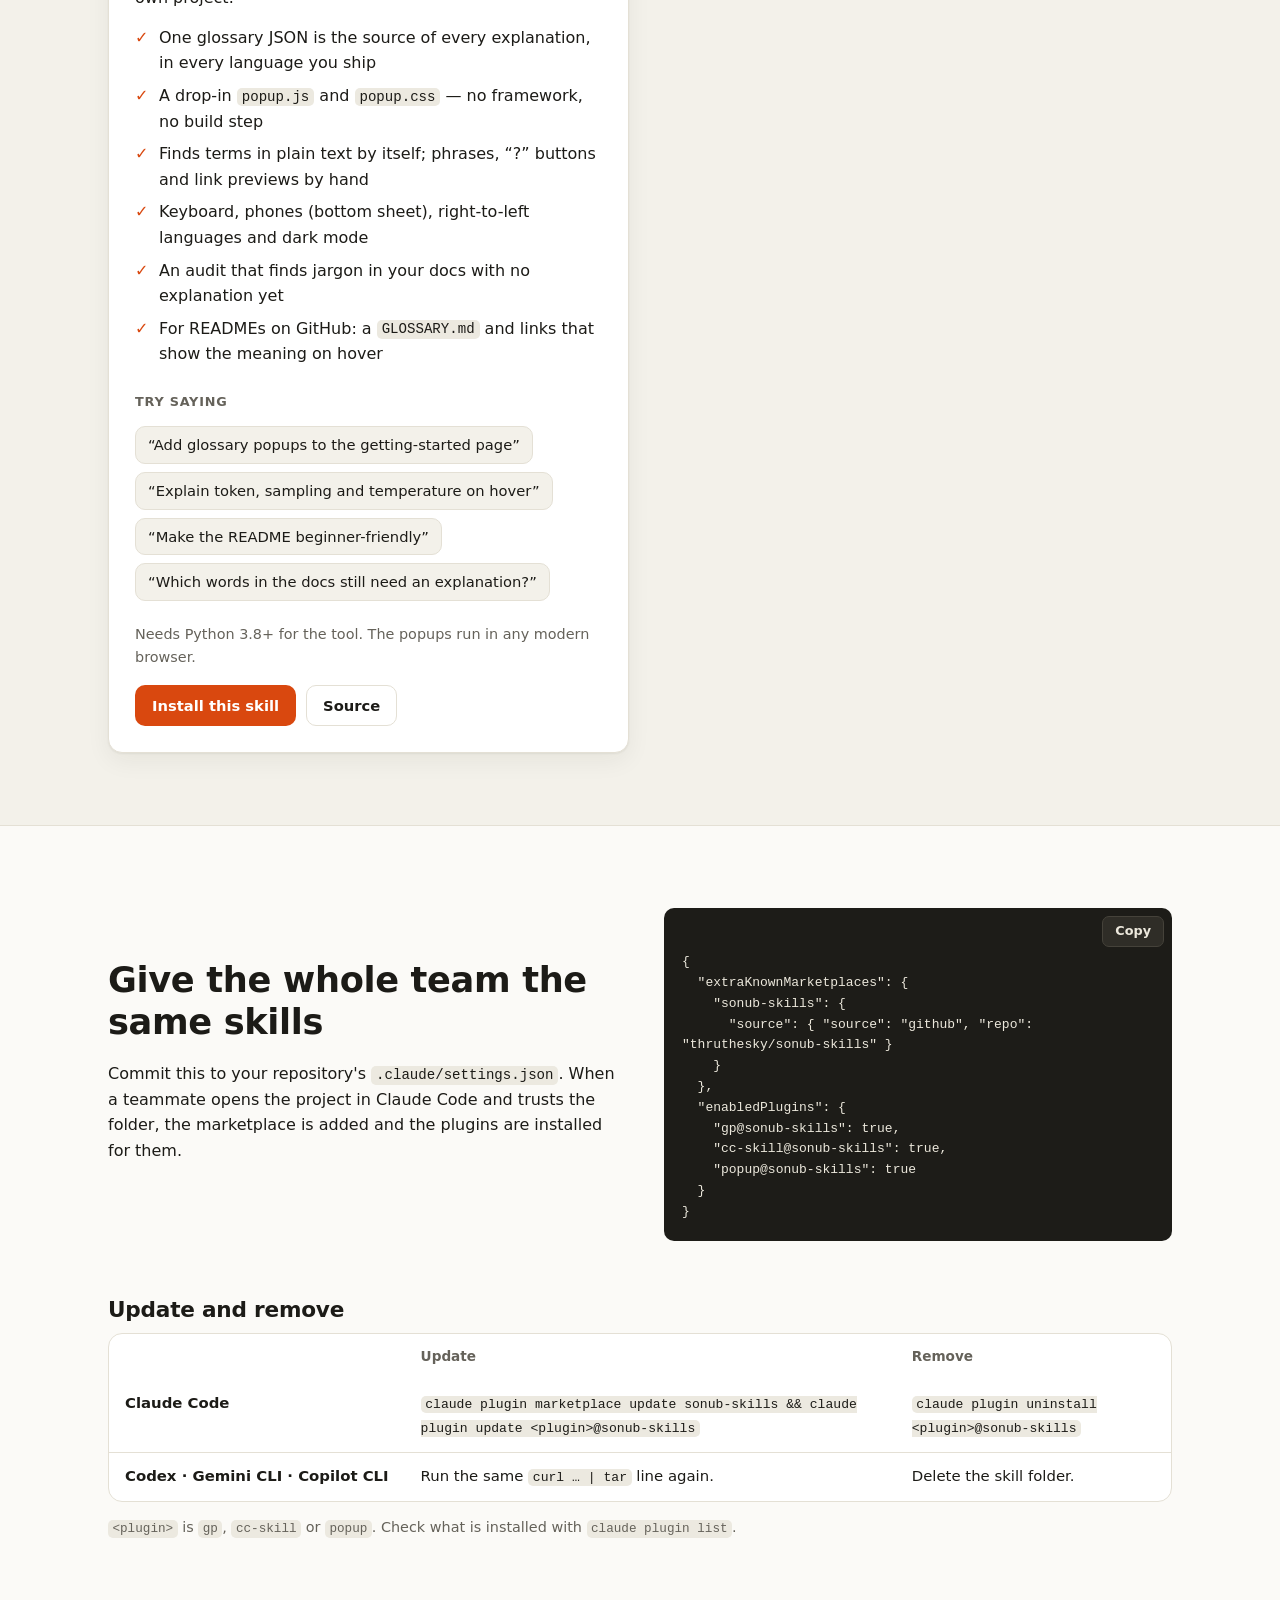
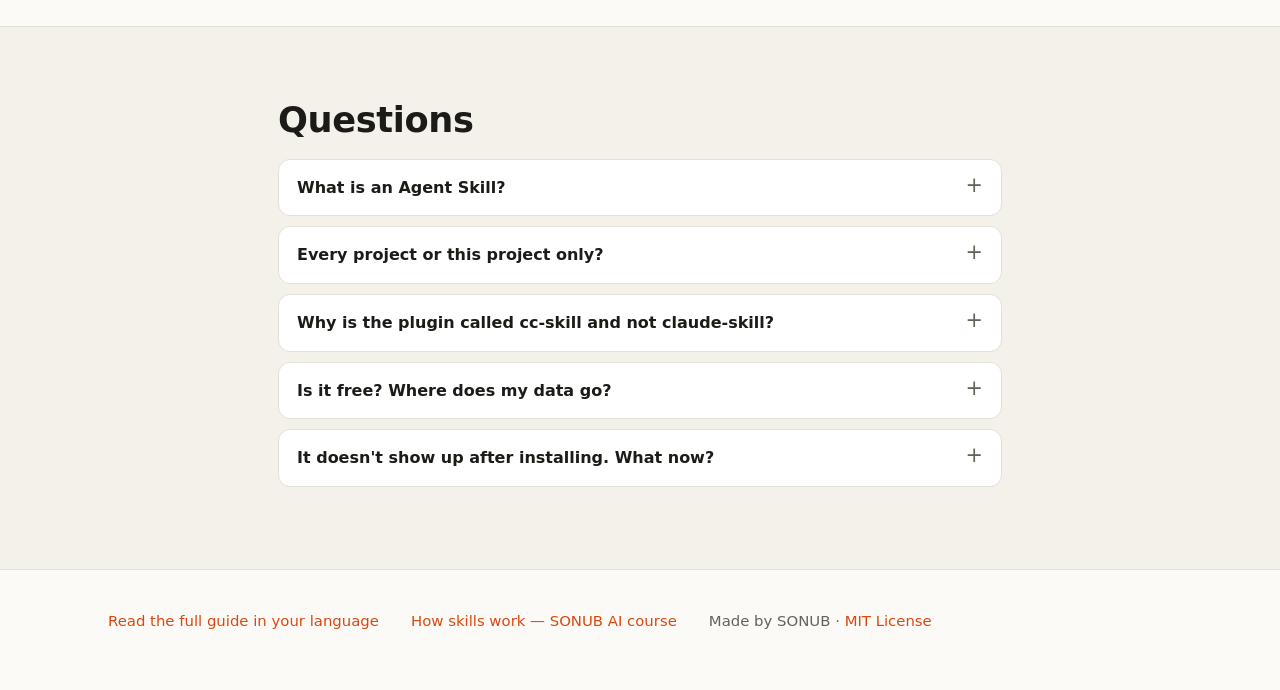
==== commit bf64eb18: "홈페이지에 popup 스킬 — 카드·설치 도우미(설치 확인은 예제 용어집 check)·팀 설정·FAQ, 17개 언어 Co-Authored-By: Claude Opus 5.5 <no" ====
--- a/docs/index.html
+++ b/docs/index.html
@@ -30,6 +30,7 @@
 <link rel="alternate" hreflang="bn" href="https://thruthesky.github.io/sonub-skills/?lang=bn">
 <link rel="alternate" hreflang="ar" href="https://thruthesky.github.io/sonub-skills/?lang=ar">
 <link rel="alternate" hreflang="ur" href="https://thruthesky.github.io/sonub-skills/?lang=ur">
+<link rel="icon" href="data:,">
 <link rel="stylesheet" href="style.css">
 <script>
   // Pick the language before first paint so the page does not flash English.
@@ -121,6 +122,7 @@
         <div class="seg" role="group" data-pick="skill">
           <button type="button" data-val="gp"><code>gp</code> <small data-i18n="install.skillGp">GitHub Projects</small></button>
           <button type="button" data-val="claude-skill"><code>claude-skill</code> <small data-i18n="install.skillCs">Learn Claude Code</small></button>
+          <button type="button" data-val="popup"><code>popup</code> <small data-i18n="install.skillPp">Glossary popups</small></button>
         </div>
       </div>
       <div class="picker">
@@ -226,6 +228,33 @@
           <a class="btn btn-ghost btn-sm" href="https://github.com/thruthesky/sonub-skills/tree/main/skills/claude-skill" data-i18n="ui.source">Source</a>
         </div>
       </article>
+      <article class="skill" id="skill-popup">
+        <header>
+          <p class="skill-name"><code>popup</code></p>
+          <h3 data-i18n="pp.tagline">Explain every hard word where the reader meets it</h3>
+        </header>
+        <p data-i18n="pp.desc">Hover a technical word on any page or doc of your project — or tap it on a phone — and a small card explains it: meaning, plain words, examples, source code, related terms and a “learn more” link to another page of your own project.</p>
+        <ul class="feat">
+          <li data-i18n="pp.f1">One glossary JSON is the source of every explanation, in every language you ship</li>
+          <li data-i18n="pp.f2">A drop-in <code>popup.js</code> and <code>popup.css</code> — no framework, no build step</li>
+          <li data-i18n="pp.f3">Finds terms in plain text by itself; phrases, “?” buttons and link previews by hand</li>
+          <li data-i18n="pp.f4">Keyboard, phones (bottom sheet), right-to-left languages and dark mode</li>
+          <li data-i18n="pp.f5">An audit that finds jargon in your docs with no explanation yet</li>
+          <li data-i18n="pp.f6">For READMEs on GitHub: a <code>GLOSSARY.md</code> and links that show the meaning on hover</li>
+        </ul>
+        <p class="try-label" data-i18n="ui.trySaying">Try saying</p>
+        <ul class="try">
+          <li data-i18n="pp.t1">“Add glossary popups to the getting-started page”</li>
+          <li data-i18n="pp.t2">“Explain token, sampling and temperature on hover”</li>
+          <li data-i18n="pp.t3">“Make the README beginner-friendly”</li>
+          <li data-i18n="pp.t4">“Which words in the docs still need an explanation?”</li>
+        </ul>
+        <p class="req" data-i18n="pp.req">Needs Python 3.8+ for the tool. The popups run in any modern browser.</p>
+        <div class="skill-actions">
+          <button type="button" class="btn btn-primary btn-sm" data-install="popup" data-i18n="ui.installThis">Install this skill</button>
+          <a class="btn btn-ghost btn-sm" href="https://github.com/thruthesky/sonub-skills/tree/main/skills/popup" data-i18n="ui.source">Source</a>
+        </div>
+      </article>
     </div>
   </div>
 </section>
@@ -244,7 +273,8 @@
   },
   "enabledPlugins": {
     "gp@sonub-skills": true,
-    "cc-skill@sonub-skills": true
+    "cc-skill@sonub-skills": true,
+    "popup@sonub-skills": true
   }
 }</pre></div>
   </div>
@@ -264,7 +294,7 @@
         </tbody>
       </table>
     </div>
-    <p class="muted small" data-i18n="upd.note"><code>&lt;plugin&gt;</code> is <code>gp</code> or <code>cc-skill</code>. Check what is installed with <code>claude plugin list</code>.</p>
+    <p class="muted small" data-i18n="upd.note"><code>&lt;plugin&gt;</code> is <code>gp</code>, <code>cc-skill</code> or <code>popup</code>. Check what is installed with <code>claude plugin list</code>.</p>
   </div>
 </section>
 
@@ -285,7 +315,7 @@
     </details>
     <details>
       <summary data-i18n="faq.q4">Is it free? Where does my data go?</summary>
-      <p data-i18n="faq.a4">Free and MIT-licensed. The skills run on your computer with your own tools: <code>gp</code> talks only to GitHub through your <code>gh</code> login, and <code>claude-skill</code> reads the public Claude Code docs and CHANGELOG.</p>
+      <p data-i18n="faq.a4">Free and MIT-licensed. The skills run on your computer with your own tools: <code>gp</code> talks only to GitHub through your <code>gh</code> login, <code>claude-skill</code> reads the public Claude Code docs and CHANGELOG, and <code>popup</code> works only on your own files.</p>
     </details>
     <details>
       <summary data-i18n="faq.q5">It doesn't show up after installing. What now?</summary>
@@ -316,6 +346,7 @@
   <span data-i18n="prompt.folder">Download the skill folder into {dir}:</span>
   <span data-i18n="prompt.doctor">Run {cmd} and fix whatever it reports.</span>
   <span data-i18n="prompt.doctorGp">Run {cmd} and fix whatever it reports (install gh, gh auth login, gh auth refresh -s project,repo).</span>
+  <span data-i18n="prompt.doctorPp">Run {cmd} — it checks the bundled example glossary and should report 0 errors.</span>
   <span data-i18n="prompt.report">Tell me briefly what was installed, the doctor result, and what I can say to start using it.</span>
   <span data-i18n="prompt.skillFolder">&lt;skill folder&gt;</span>
   <span data-i18n="note.reload">Already in a Claude Code chat? Run <code>/reload-plugins</code> after installing from the terminal (or restart).</span>
@@ -326,17 +357,24 @@
   <span data-i18n="note.newSession">Start a new session of your agent so it reads the new skill.</span>
   <span data-i18n="note.reqGp">Needs Python 3.8+ and the GitHub CLI <code>gh</code>.</span>
   <span data-i18n="note.reqCs">Needs Python 3.8+ and internet access.</span>
+  <span data-i18n="note.reqPp">Needs Python 3.8+. The popups themselves are plain JavaScript and CSS.</span>
   <span data-i18n="start.gp1">Set it up: {cmd} — it checks <code>gh</code> and your GitHub login.</span>
   <span data-i18n="start.gp2">Choose this project's board: {cmd}</span>
   <span data-i18n="start.gp3">Then just talk: “make an issue: the login button does nothing on iPhone”, “move it to Done”.</span>
   <span data-i18n="start.cs1">Start studying: {cmd}</span>
   <span data-i18n="start.cs2">Check your setup: {cmd}</span>
   <span data-i18n="start.cs3">See what's new: {cmd}</span>
+  <span data-i18n="start.pp1">Explain the hard words on a page: {cmd}</span>
+  <span data-i18n="start.pp2">Write a few terms and attach them where they are used: {cmd}</span>
+  <span data-i18n="start.pp3">Make a README friendly to beginners: {cmd}</span>
   <span data-i18n="say.gpSetup">“set up gp”</span>
   <span data-i18n="say.gpInit">“use &lt;board URL&gt; as this project's board”</span>
   <span data-i18n="say.csStart">“let's study Claude Code”</span>
   <span data-i18n="say.csDoctor">“check my Claude Code setup”</span>
   <span data-i18n="say.csNew">“what's new in Claude Code?”</span>
+  <span data-i18n="say.ppPage">“add glossary popups to the getting-started page”</span>
+  <span data-i18n="say.ppTerms">“explain token, sampling and temperature on hover”</span>
+  <span data-i18n="say.ppReadme">“make the README beginner-friendly”</span>
   <span data-i18n="say.or">or say</span>
 </div>
 
